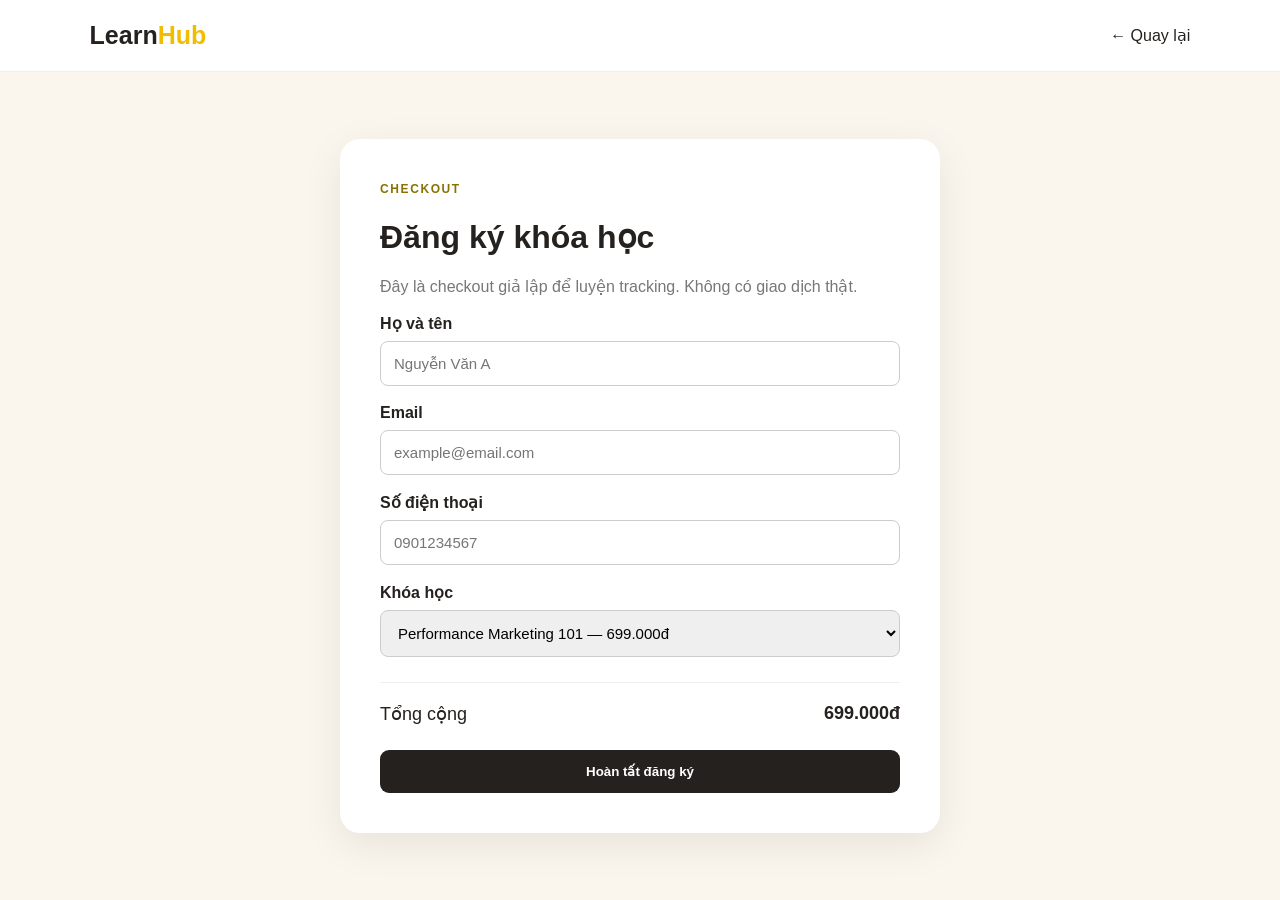
==== checkout.html @ 07515916 "Add files via upload" ====
<!DOCTYPE html>
<html lang="vi">
<head>
  <meta charset="UTF-8">
  <meta name="viewport" content="width=device-width, initial-scale=1.0">
  <title>Checkout — LearnHub</title>
  <link rel="stylesheet" href="style.css">
</head>
<body>
<header class="nav">
  <a class="logo" href="index.html">Learn<span>Hub</span></a>
  <a href="index.html">← Quay lại</a>
</header>

<main class="checkout-page">
  <div class="checkout-card">
    <span class="eyebrow">CHECKOUT</span>
    <h1>Đăng ký khóa học</h1>
    <p class="muted">Đây là checkout giả lập để luyện tracking. Không có giao dịch thật.</p>

    <form id="checkoutForm">
      <label>Họ và tên<input id="name" type="text" placeholder="Nguyễn Văn A" required></label>
      <label>Email<input id="email" type="email" placeholder="example@email.com" required></label>
      <label>Số điện thoại<input id="phone" type="tel" placeholder="0901234567" required></label>
      <label>Khóa học
        <select id="courseSelect">
          <option value="performance-101" data-price="699000">Performance Marketing 101 — 699.000đ</option>
          <option value="marketing-101" data-price="499000">Marketing Fundamentals — 499.000đ</option>
          <option value="analytics-101" data-price="599000">Marketing Analytics 101 — 599.000đ</option>
        </select>
      </label>
      <div class="order-total"><span>Tổng cộng</span><strong id="total">699.000đ</strong></div>
      <button class="btn full" type="submit">Hoàn tất đăng ký</button>
    </form>
  </div>
</main>
<script src="script.js"></script>
</body>
</html>
---- style.css ----
*{box-sizing:border-box}body{margin:0;font-family:Arial,Helvetica,sans-serif;color:#25211f;background:#faf6ed}a{text-decoration:none;color:inherit}.nav{height:72px;display:flex;align-items:center;justify-content:space-between;padding:0 7%;background:#fff;border-bottom:1px solid #eee}.logo{font-size:25px;font-weight:800}.logo span{color:#f0bd00}.nav nav{display:flex;gap:28px;color:#555}.btn{display:inline-block;border:0;border-radius:9px;background:#25211f;color:white;padding:14px 22px;font-weight:700;cursor:pointer}.btn:hover{opacity:.9}.btn-small{padding:10px 15px;font-size:14px}.hero{display:grid;grid-template-columns:1.1fr .9fr;gap:70px;align-items:center;padding:90px 10%;min-height:570px}.eyebrow{font-size:12px;letter-spacing:1.6px;font-weight:800;color:#8a7200}.hero h1,.course-hero h1{font-size:54px;line-height:1.05;margin:16px 0}.hero h1 span{background:#ffde59;padding:0 7px}.hero p{font-size:19px;line-height:1.7;color:#666;max-width:620px;margin-bottom:28px}.hero-card,.video-placeholder{background:#ffde59;border-radius:24px;min-height:350px;display:flex;flex-direction:column;justify-content:center;align-items:center;box-shadow:0 18px 45px rgba(0,0,0,.08)}.play{width:70px;height:70px;border-radius:50%;background:#fff;display:grid;place-items:center;font-size:24px;margin-bottom:20px}.section{padding:75px 9%}.section.light{background:#fff}.section-head{display:flex;justify-content:space-between;align-items:end;margin-bottom:30px}.section h2{font-size:36px;margin:10px 0 30px}.muted{color:#777}.grid{display:grid;grid-template-columns:repeat(3,1fr);gap:25px}.course-card{background:#fff;border:1px solid #eee;border-radius:18px;overflow:hidden}.course-image{height:190px;padding:25px;font-weight:900;font-size:28px;display:flex;align-items:flex-end}.blue{background:#bde0ff}.yellow{background:#ffde59}.green{background:#bfe8c8}.course-body{padding:22px}.tag{font-size:12px;background:#f3f1ec;border-radius:20px;padding:6px 10px}.course-body h3{font-size:22px}.course-body p{color:#666;line-height:1.55;min-height:72px}.course-bottom{display:flex;align-items:center;justify-content:space-between}.features{display:grid;grid-template-columns:repeat(3,1fr);gap:30px}.features div{padding:25px;background:#faf6ed;border-radius:15px}.features b{font-size:12px}.features h3{font-size:23px}.features p{color:#666;line-height:1.5}.course-page{min-height:100vh}.course-hero{padding:75px 10%;display:grid;grid-template-columns:1fr .8fr;gap:70px;align-items:center}.course-hero h1{font-size:48px}.course-hero p{font-size:18px;color:#666;line-height:1.6}.price{font-size:32px;font-weight:800;margin:25px 0}.text-link{display:block;margin-top:18px;font-weight:700}.lesson-list{display:grid;grid-template-columns:1fr 1fr;gap:15px;max-width:850px}.lesson-list div{padding:18px;background:#fff;border:1px solid #eee;border-radius:10px}.checkout-page,.success-page{min-height:calc(100vh - 72px);display:grid;place-items:center;padding:50px 20px}.checkout-card,.success-card{background:#fff;width:min(600px,100%);padding:40px;border-radius:20px;box-shadow:0 12px 40px rgba(0,0,0,.08)}label{display:block;font-weight:700;margin:18px 0}input,select{width:100%;padding:13px;margin-top:8px;border:1px solid #ccc;border-radius:8px;font-size:15px}.order-total{display:flex;justify-content:space-between;border-top:1px solid #eee;margin:25px 0;padding-top:20px;font-size:18px}.full{width:100%}.success-icon{width:65px;height:65px;border-radius:50%;background:#bfe8c8;display:grid;place-items:center;font-size:30px;font-weight:800}.success-card h1{font-size:40px}.fake-order{background:#faf6ed;padding:18px;border-radius:10px;margin:25px 0;display:flex;justify-content:space-between}footer{padding:35px;text-align:center;color:#777;background:#fff}@media(max-width:800px){.hero,.course-hero{grid-template-columns:1fr;padding:55px 7%;gap:35px}.grid,.features{grid-template-columns:1fr}.lesson-list{grid-template-columns:1fr}.hero h1{font-size:42px}.nav nav{display:none}}
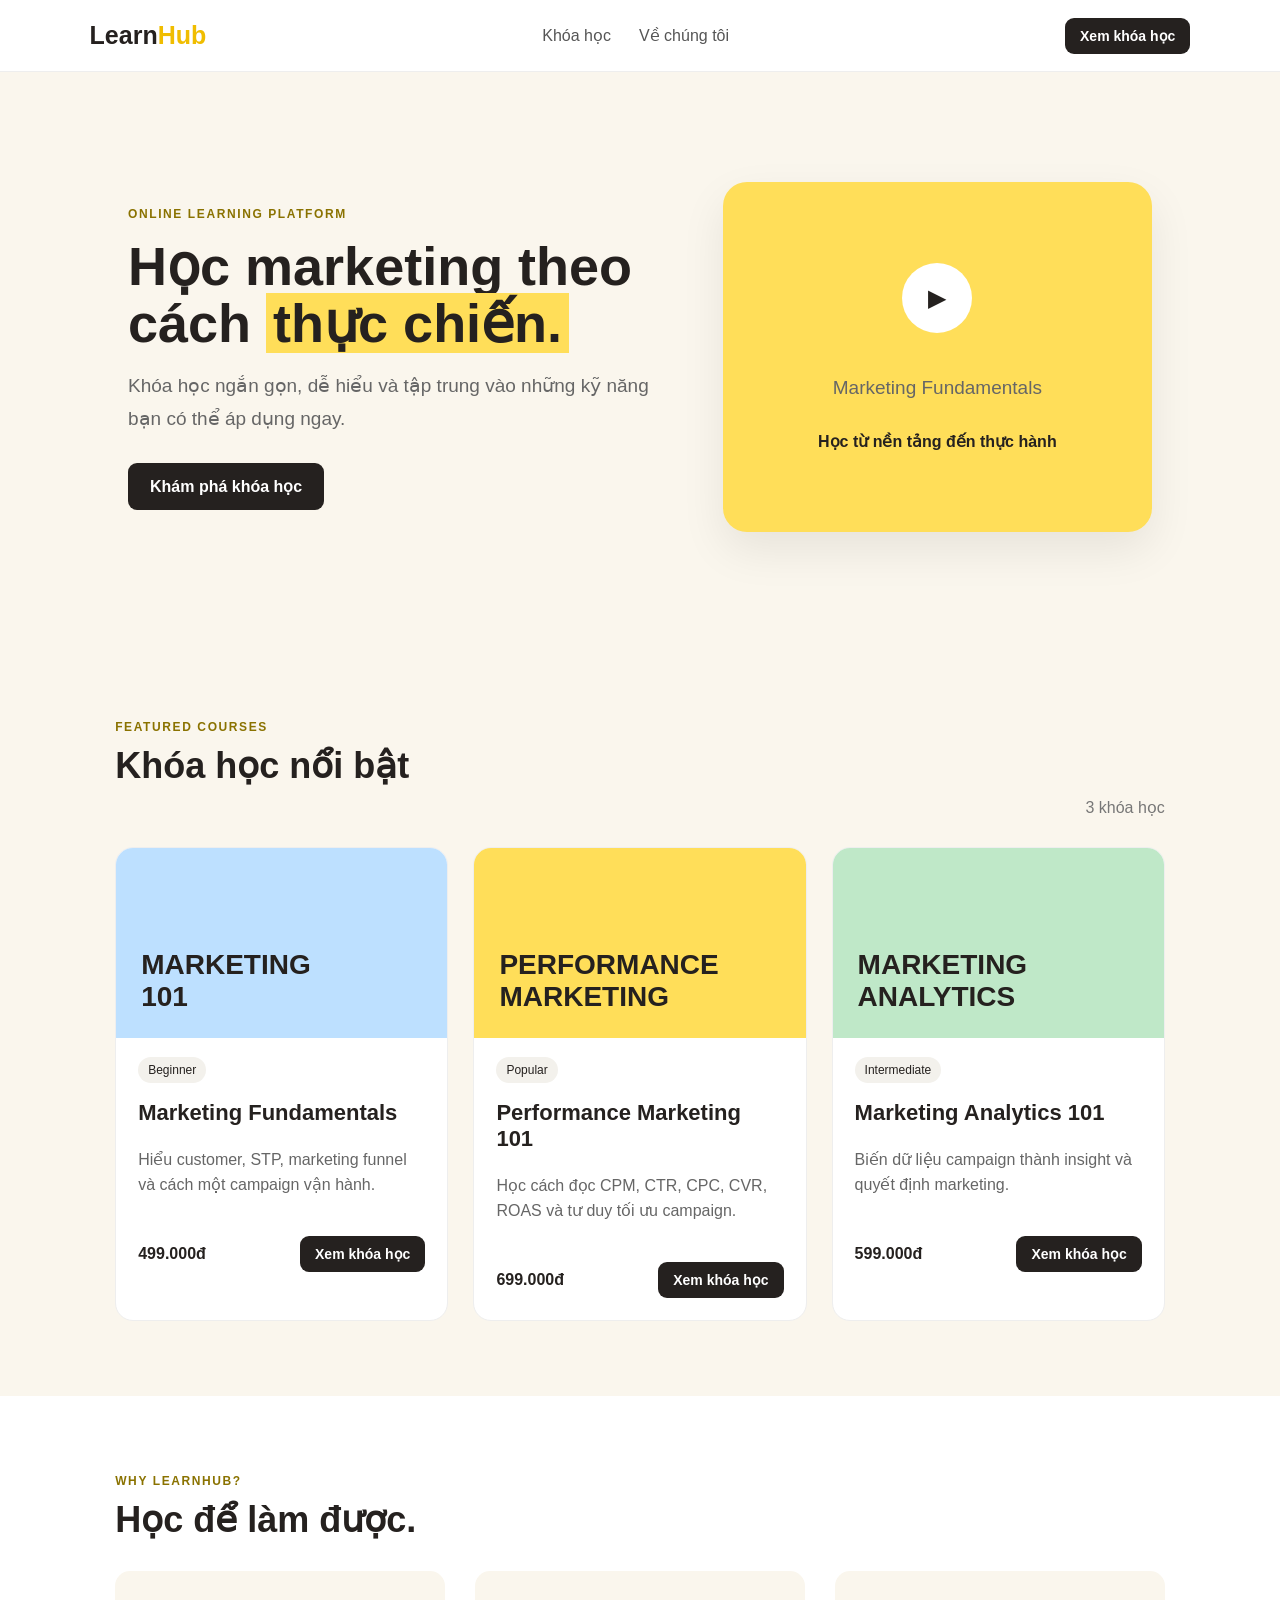
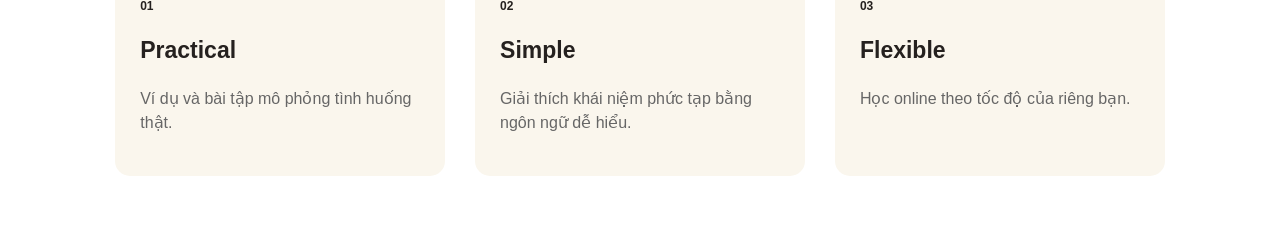
==== commit 963c2d0d: "Update checkout page title and content structure" ====
--- a/checkout.html
+++ b/checkout.html
@@ -3,37 +3,197 @@
 <head>
   <meta charset="UTF-8">
   <meta name="viewport" content="width=device-width, initial-scale=1.0">
-  <title>Checkout — LearnHub</title>
+  <title>LearnHub — Học Marketing Online</title>
   <link rel="stylesheet" href="style.css">
 </head>
+
 <body>
-<header class="nav">
-  <a class="logo" href="index.html">Learn<span>Hub</span></a>
-  <a href="index.html">← Quay lại</a>
-</header>
 
-<main class="checkout-page">
-  <div class="checkout-card">
-    <span class="eyebrow">CHECKOUT</span>
-    <h1>Đăng ký khóa học</h1>
-    <p class="muted">Đây là checkout giả lập để luyện tracking. Không có giao dịch thật.</p>
+  <header class="nav">
+    <a class="logo" href="index.html">Learn<span>Hub</span></a>
 
-    <form id="checkoutForm">
-      <label>Họ và tên<input id="name" type="text" placeholder="Nguyễn Văn A" required></label>
-      <label>Email<input id="email" type="email" placeholder="example@email.com" required></label>
-      <label>Số điện thoại<input id="phone" type="tel" placeholder="0901234567" required></label>
-      <label>Khóa học
-        <select id="courseSelect">
-          <option value="performance-101" data-price="699000">Performance Marketing 101 — 699.000đ</option>
-          <option value="marketing-101" data-price="499000">Marketing Fundamentals — 499.000đ</option>
-          <option value="analytics-101" data-price="599000">Marketing Analytics 101 — 599.000đ</option>
-        </select>
-      </label>
-      <div class="order-total"><span>Tổng cộng</span><strong id="total">699.000đ</strong></div>
-      <button class="btn full" type="submit">Hoàn tất đăng ký</button>
-    </form>
-  </div>
-</main>
-<script src="script.js"></script>
+    <nav>
+      <a href="#courses">Khóa học</a>
+      <a href="#about">Về chúng tôi</a>
+    </nav>
+
+    <a class="btn btn-small" href="#courses">Xem khóa học</a>
+  </header>
+
+  <main>
+
+    <section class="hero">
+      <div>
+        <span class="eyebrow">ONLINE LEARNING PLATFORM</span>
+
+        <h1>
+          Học marketing theo cách <span>thực chiến.</span>
+        </h1>
+
+        <p>
+          Khóa học ngắn gọn, dễ hiểu và tập trung vào những kỹ năng bạn có thể áp dụng ngay.
+        </p>
+
+        <a class="btn" href="#courses">Khám phá khóa học</a>
+      </div>
+
+      <div class="hero-card">
+        <div class="play">▶</div>
+        <p>Marketing Fundamentals</p>
+        <strong>Học từ nền tảng đến thực hành</strong>
+      </div>
+    </section>
+
+    <section id="courses" class="section">
+
+      <div class="section-head">
+        <div>
+          <span class="eyebrow">FEATURED COURSES</span>
+          <h2>Khóa học nổi bật</h2>
+        </div>
+
+        <span class="muted">3 khóa học</span>
+      </div>
+
+      <div class="grid">
+
+        <article
+          class="course-card"
+          data-course-id="marketing-101"
+          data-course-name="Marketing Fundamentals"
+          data-price="499000"
+        >
+          <div class="course-image blue">
+            MARKETING<br>101
+          </div>
+
+          <div class="course-body">
+            <span class="tag">Beginner</span>
+
+            <h3>Marketing Fundamentals</h3>
+
+            <p>
+              Hiểu customer, STP, marketing funnel và cách một campaign vận hành.
+            </p>
+
+            <div class="course-bottom">
+              <strong>499.000đ</strong>
+
+              <a
+                class="btn btn-small"
+                href="course.html?course=marketing-101"
+              >
+                Xem khóa học
+              </a>
+            </div>
+          </div>
+        </article>
+
+        <article
+          class="course-card"
+          data-course-id="performance-101"
+          data-course-name="Performance Marketing 101"
+          data-price="699000"
+        >
+          <div class="course-image yellow">
+            PERFORMANCE<br>MARKETING
+          </div>
+
+          <div class="course-body">
+            <span class="tag">Popular</span>
+
+            <h3>Performance Marketing 101</h3>
+
+            <p>
+              Học cách đọc CPM, CTR, CPC, CVR, ROAS và tư duy tối ưu campaign.
+            </p>
+
+            <div class="course-bottom">
+              <strong>699.000đ</strong>
+
+              <a
+                class="btn btn-small"
+                href="course.html?course=performance-101"
+              >
+                Xem khóa học
+              </a>
+            </div>
+          </div>
+        </article>
+
+        <article
+          class="course-card"
+          data-course-id="analytics-101"
+          data-course-name="Marketing Analytics 101"
+          data-price="599000"
+        >
+          <div class="course-image green">
+            MARKETING<br>ANALYTICS
+          </div>
+
+          <div class="course-body">
+            <span class="tag">Intermediate</span>
+
+            <h3>Marketing Analytics 101</h3>
+
+            <p>
+              Biến dữ liệu campaign thành insight và quyết định marketing.
+            </p>
+
+            <div class="course-bottom">
+              <strong>599.000đ</strong>
+
+              <a
+                class="btn btn-small"
+                href="course.html?course=analytics-101"
+              >
+                Xem khóa học
+              </a>
+            </div>
+          </div>
+        </article>
+
+      </div>
+    </section>
+
+    <section id="about" class="section light">
+
+      <span class="eyebrow">WHY LEARNHUB?</span>
+
+      <h2>Học để làm được.</h2>
+
+      <div class="features">
+
+        <div>
+          <b>01</b>
+          <h3>Practical</h3>
+          <p>
+            Ví dụ và bài tập mô phỏng tình huống thật.
+          </p>
+        </div>
+
+        <div>
+          <b>02</b>
+          <h3>Simple</h3>
+          <p>
+            Giải thích khái niệm phức tạp bằng ngôn ngữ dễ hiểu.
+          </p>
+        </div>
+
+        <div>
+          <b>03</b>
+          <h3>Flexible</h3>
+          <p>
+            Học online theo tốc độ của riêng bạn.
+          </p>
+        </div>
+
+      </div>
+    </section>
+
+  </main>
+
+  <script src="script.js"></script>
+
 </body>
 </html>
